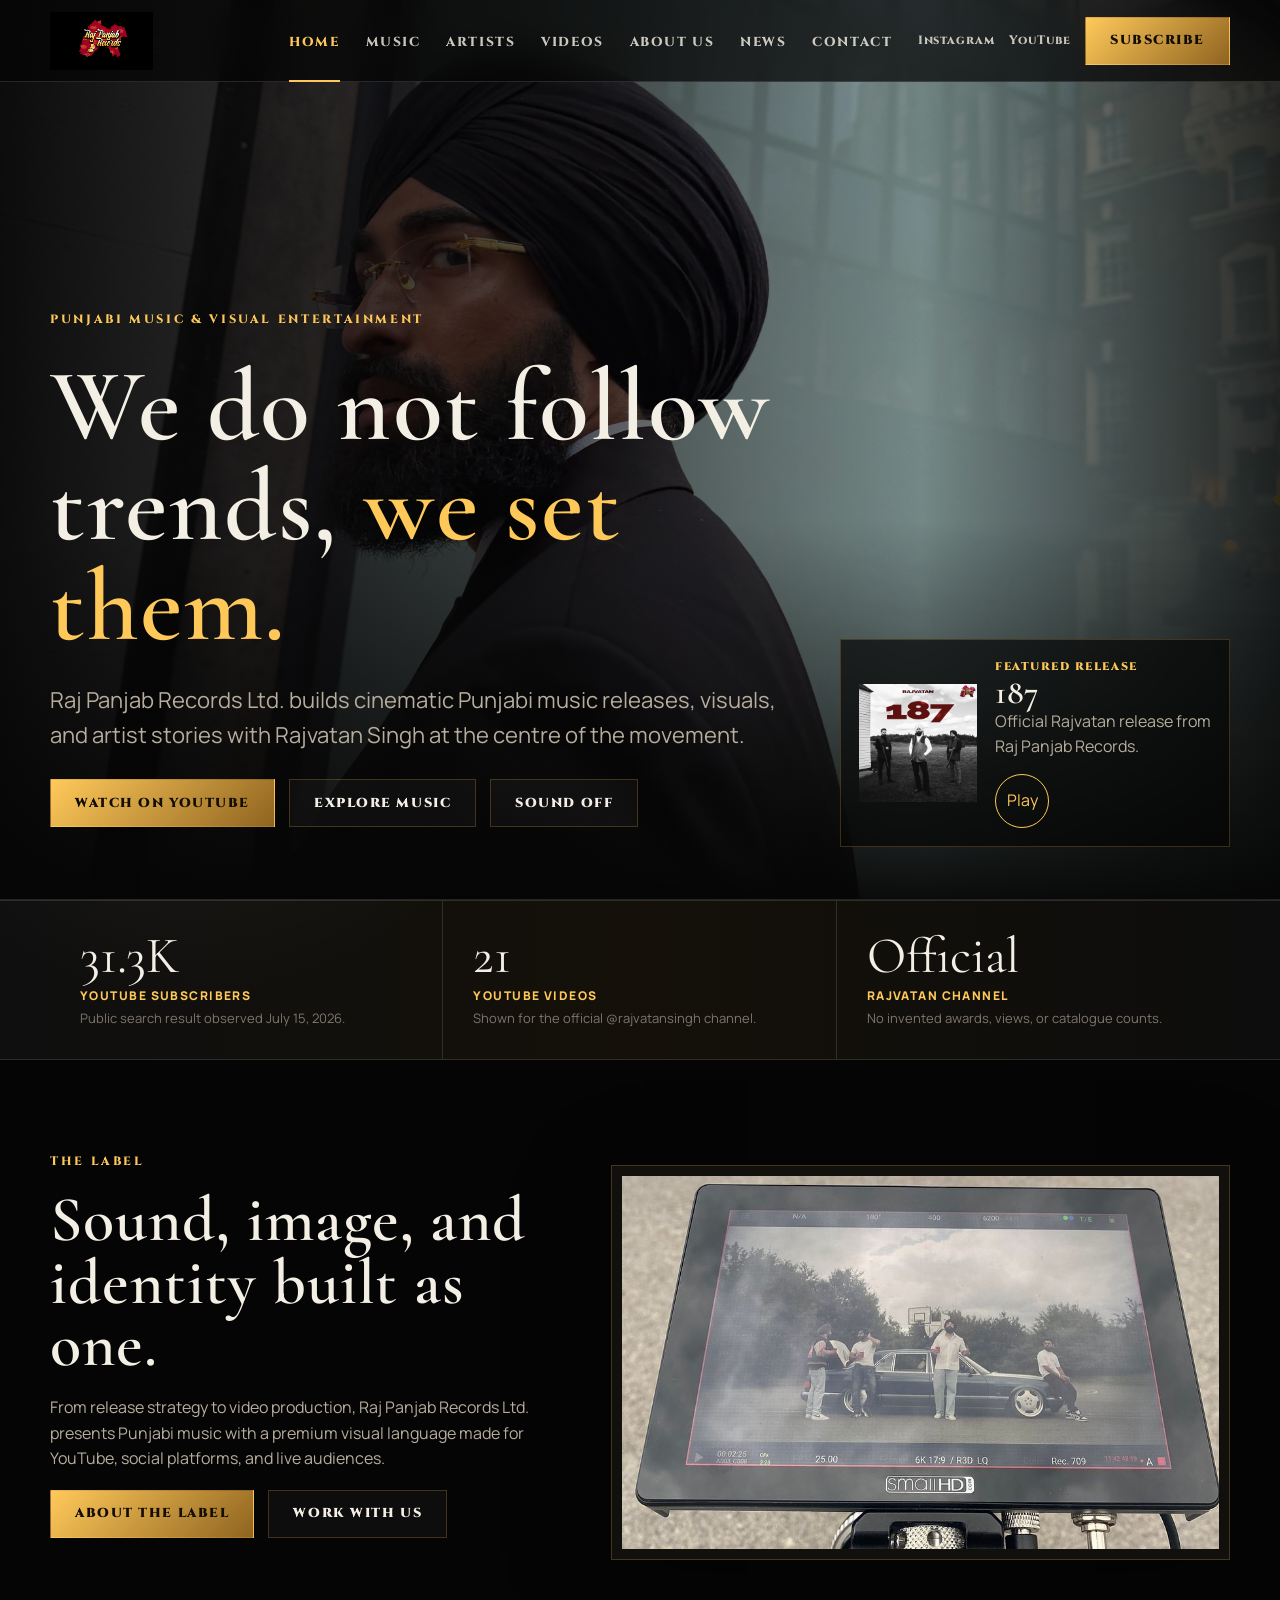
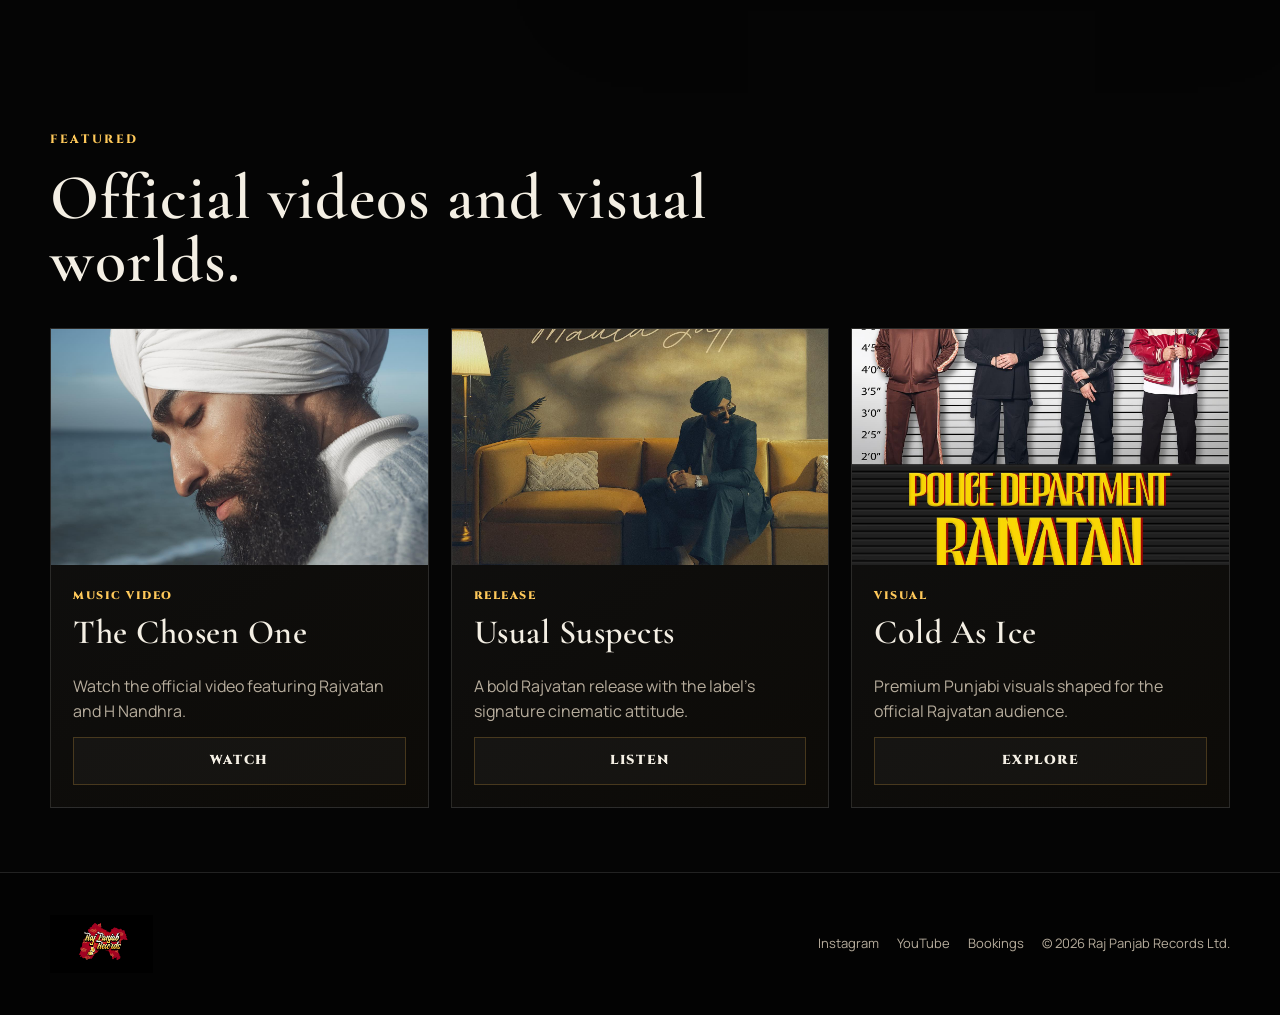
==== index.html @ 456049a9 "Initial static site for Coolify deployment" ====
<!DOCTYPE html>
<html lang="en">
<head>
  <meta charset="UTF-8">
  <meta name="viewport" content="width=device-width, initial-scale=1.0">
  <title>Raj Panjab Records Ltd. | Punjabi Music & Visual Entertainment</title>
  <meta name="description" content="Raj Panjab Records Ltd. is a Punjabi music label and visual entertainment house led by Rajvatan Singh, creating cinematic releases, videos, and artist-led stories.">
  <link rel="canonical" href="https://rajpanjab.com/index.html">
  <meta property="og:title" content="Raj Panjab Records Ltd.">
  <meta property="og:description" content="Punjabi music, cinematic videos, and visual entertainment from Raj Panjab Records Ltd.">
  <meta property="og:type" content="website">
  <meta property="og:image" content="photo/4.jpg">
  <link rel="stylesheet" href="assets/css/site.css">
  <script type="application/ld+json">
  {
    "@context": "https://schema.org",
    "@type": "Organization",
    "name": "Raj Panjab Records Ltd.",
    "url": "https://rajpanjab.com/",
    "sameAs": ["https://www.youtube.com/@rajvatansingh"],
    "founder": {"@type": "Person", "name": "Rajvatan Singh"},
    "description": "Punjabi music label and visual entertainment house."
  }
  </script>
</head>
<body>
  <header class="site-header">
    <nav class="nav wrap" aria-label="Primary navigation">
      <a class="brand" href="index.html" aria-label="Raj Panjab Records home">
        <img class="brand-logo" src="logo.png" alt="Raj Panjab Records Ltd. logo">
      </a>
      <button class="nav-toggle" data-nav-toggle aria-label="Toggle menu" aria-expanded="false"><span></span><span></span><span></span></button>
      <ul class="nav-links">
        <li><a href="index.html">Home</a></li>
        <li><a href="music.html">Music</a></li>
        <li><a href="artists.html">Artists</a></li>
        <li><a href="videos.html">Videos</a></li>
        <li><a href="about.html">About Us</a></li>
        <li><a href="news.html">News</a></li>
        <li><a href="contact.html">Contact</a></li>
      </ul>
      <div class="nav-actions">
        <a class="icon-link" href="https://www.instagram.com/rajvatansingh_?igsh=bGR0M2hydXdnajFq" target="_blank" rel="noopener">Instagram</a>
        <a class="icon-link" href="https://www.youtube.com/@rajvatansingh" target="_blank" rel="noopener">YouTube</a>
        <a class="btn gold" href="https://www.youtube.com/@rajvatansingh?sub_confirmation=1" target="_blank" rel="noopener">Subscribe</a>
      </div>
    </nav>
  </header>

  <main>
    <section class="hero">
      <div class="hero-media">
        <video id="hero-video" src="video/1.mp4" autoplay muted loop playsinline poster="photo/4.jpg"></video>
      </div>
      <div class="wrap hero-grid">
        <div class="hero-copy">
          <div class="kicker">Punjabi Music & Visual Entertainment</div>
          <h1>We do not follow<br>trends, <span class="gold">we set them.</span></h1>
          <p class="lead">Raj Panjab Records Ltd. builds cinematic Punjabi music releases, visuals, and artist stories with Rajvatan Singh at the centre of the movement.</p>
          <div class="hero-actions">
            <a class="btn gold" href="https://www.youtube.com/@rajvatansingh" target="_blank" rel="noopener">Watch on YouTube</a>
            <a class="btn" href="music.html">Explore Music</a>
            <button class="btn" data-video-toggle="#hero-video" type="button">Sound Off</button>
          </div>
        </div>
        <aside class="release-panel" aria-label="Featured release">
          <img src="photo/1.jpg" alt="Rajvatan Singh 187 release artwork">
          <div>
            <div class="tag">Featured Release</div>
            <h3>187</h3>
            <p>Official Rajvatan release from Raj Panjab Records.</p>
            <a class="play" href="music.html" aria-label="Open music page">Play</a>
          </div>
        </aside>
      </div>
    </section>

    <section class="stat-strip" aria-label="Verified public figures">
      <div class="wrap stats">
        <div class="stat"><strong>31.3K</strong><span>YouTube subscribers</span><p class="fine">Public search result observed July 15, 2026.</p></div>
        <div class="stat"><strong>21</strong><span>YouTube videos</span><p class="fine">Shown for the official @rajvatansingh channel.</p></div>
        <div class="stat"><strong>Official</strong><span>Rajvatan channel</span><p class="fine">No invented awards, views, or catalogue counts.</p></div>
      </div>
    </section>

    <section class="section">
      <div class="wrap split">
        <div class="section-head reveal">
          <div class="kicker">The Label</div>
          <h2>Sound, image, and identity built as one.</h2>
          <p>From release strategy to video production, Raj Panjab Records Ltd. presents Punjabi music with a premium visual language made for YouTube, social platforms, and live audiences.</p>
          <div class="section-actions">
            <a class="btn gold" href="about.html">About the Label</a>
            <a class="btn" href="contact.html">Work With Us</a>
          </div>
        </div>
        <div class="media-frame reveal">
          <img src="photo/653934720_18097748486053945_6033242487611533745_n.jpg" alt="Behind the scenes monitor from a Raj Panjab Records video shoot">
        </div>
      </div>
    </section>

    <section class="section tight">
      <div class="wrap">
        <div class="section-head">
          <div class="kicker">Featured</div>
          <h2>Official videos and visual worlds.</h2>
        </div>
        <div class="grid three">
          <article class="release-card reveal">
            <img src="photo/10.jpg" alt="Rajvatan Singh music artwork">
            <div class="release-body"><div class="tag">Music Video</div><h3>The Chosen One</h3><p>Watch the official video featuring Rajvatan and H Nandhra.</p><a class="btn" href="videos.html">Watch</a></div>
          </article>
          <article class="release-card reveal">
            <img src="photo/11.jpg" alt="Raj Panjab Records release artwork">
            <div class="release-body"><div class="tag">Release</div><h3>Usual Suspects</h3><p>A bold Rajvatan release with the label's signature cinematic attitude.</p><a class="btn" href="music.html">Listen</a></div>
          </article>
          <article class="release-card reveal">
            <img src="photo/12.jpg" alt="Rajvatan Singh release visual">
            <div class="release-body"><div class="tag">Visual</div><h3>Cold As Ice</h3><p>Premium Punjabi visuals shaped for the official Rajvatan audience.</p><a class="btn" href="music.html">Explore</a></div>
          </article>
        </div>
      </div>
    </section>
  </main>

  <footer class="footer">
    <div class="wrap footer-grid">
      <div><a class="brand" href="index.html"><img class="brand-logo" src="logo.png" alt="Raj Panjab Records Ltd. logo"></a></div>
      <div class="footer-links">
        <a href="https://www.instagram.com/rajvatansingh_?igsh=bGR0M2hydXdnajFq" target="_blank" rel="noopener">Instagram</a>
        <a href="https://www.youtube.com/@rajvatansingh" target="_blank" rel="noopener">YouTube</a>
        <a href="contact.html">Bookings</a>
        <span>&copy; <span data-current-year></span> Raj Panjab Records Ltd.</span>
      </div>
    </div>
  </footer>
  <script src="assets/js/site.js"></script>
</body>
</html>
---- assets/css/site.css ----
@import url("https://fonts.googleapis.com/css2?family=Cinzel:wght@500;600;700;800&family=Cormorant+Garamond:ital,wght@0,500;0,600;0,700;1,600;1,700&family=Manrope:wght@400;500;600;700;800&display=swap");

:root {
  --font-display: "Cormorant Garamond", Georgia, serif;
  --font-accent: "Cinzel", "Times New Roman", serif;
  --font-body: "Manrope", "Segoe UI", Arial, sans-serif;
  --bg: #050505;
  --bg-soft: #0b0a08;
  --panel: #12100d;
  --panel-2: #19150f;
  --gold: #d9a441;
  --gold-bright: #ffc95a;
  --gold-deep: #8f6420;
  --text: #f4efe4;
  --muted: #b7ad9d;
  --dim: #7e766b;
  --line: rgba(217, 164, 65, .25);
  --white-line: rgba(255, 255, 255, .12);
  --max: 1180px;
  --header: 82px;
}

* { box-sizing: border-box; }
html { scroll-behavior: smooth; }
body {
  margin: 0;
  background:
    radial-gradient(circle at 78% 10%, rgba(217,164,65,.13), transparent 32rem),
    radial-gradient(circle at 15% 25%, rgba(255,255,255,.06), transparent 22rem),
    var(--bg);
  color: var(--text);
  font-family: var(--font-body);
  line-height: 1.6;
  overflow-x: hidden;
}

body.nav-open { overflow: hidden; }
a { color: inherit; text-decoration: none; }
img, video { display: block; max-width: 100%; }
button, input, textarea { font: inherit; }

.wrap { width: min(var(--max), calc(100% - 44px)); margin: 0 auto; }
.section { padding: 92px 0; position: relative; }
.section.tight { padding: 64px 0; }
.kicker {
  font-family: var(--font-accent);
  color: var(--gold-bright);
  font-size: 12px;
  font-weight: 800;
  letter-spacing: .22em;
  text-transform: uppercase;
}
h1, h2, h3 {
  margin: 0;
  font-family: var(--font-display);
  font-weight: 600;
  line-height: .98;
  letter-spacing: .015em;
}
h1 { font-size: clamp(54px, 8vw, 116px); max-width: 920px; }
h2 { font-size: clamp(36px, 5vw, 70px); }
h3 { font-size: clamp(24px, 3vw, 34px); }
p { color: var(--muted); margin: 0; }
.gold { color: var(--gold-bright); }
.lead { font-size: clamp(17px, 2vw, 22px); max-width: 760px; }
.fine { color: var(--dim); font-size: 13px; }

.site-header {
  height: var(--header);
  position: fixed;
  inset: 0 0 auto 0;
  z-index: 50;
  border-bottom: 1px solid var(--white-line);
  background: rgba(5, 5, 5, .72);
  backdrop-filter: blur(18px);
}
.nav {
  height: 100%;
  display: flex;
  align-items: center;
  justify-content: space-between;
  gap: 24px;
}
.brand {
  display: flex;
  align-items: center;
  min-width: 210px;
}
.brand-logo {
  width: 214px;
  height: 58px;
  object-fit: contain;
  object-position: left center;
}
.nav-links {
  display: flex;
  align-items: center;
  gap: 26px;
  list-style: none;
  margin: 0;
  padding: 0;
}
.nav-links a {
  font-family: var(--font-accent);
  color: rgba(244,239,228,.82);
  font-size: 13px;
  font-weight: 800;
  letter-spacing: .12em;
  text-transform: uppercase;
  padding: 31px 0 29px;
  border-bottom: 2px solid transparent;
}
.nav-links a:hover,
.nav-links a.active {
  color: var(--gold-bright);
  border-bottom-color: var(--gold-bright);
}
.nav-actions {
  display: flex;
  align-items: center;
  gap: 14px;
}
.icon-link {
  font-family: var(--font-accent);
  color: rgba(244,239,228,.8);
  font-weight: 800;
  font-size: 12px;
  letter-spacing: .08em;
}
.nav-toggle {
  display: none;
  width: 44px;
  height: 44px;
  border: 1px solid var(--line);
  background: transparent;
  color: var(--text);
  cursor: pointer;
}
.nav-toggle span {
  display: block;
  width: 18px;
  height: 2px;
  background: currentColor;
  margin: 4px auto;
}

.btn {
  font-family: var(--font-accent);
  display: inline-flex;
  align-items: center;
  justify-content: center;
  gap: 10px;
  min-height: 48px;
  padding: 0 24px;
  border: 1px solid var(--line);
  background: rgba(255,255,255,.03);
  color: var(--text);
  font-size: 13px;
  font-weight: 900;
  letter-spacing: .12em;
  text-transform: uppercase;
  transition: .25s ease;
}
.btn:hover { transform: translateY(-2px); border-color: var(--gold-bright); }
.btn.gold {
  background: linear-gradient(135deg, var(--gold-bright), var(--gold-deep));
  color: #130d04;
  border-color: transparent;
}
.btn.block { width: 100%; }

.hero {
  min-height: 100vh;
  padding: calc(var(--header) + 72px) 0 52px;
  position: relative;
  display: grid;
  align-items: end;
  overflow: hidden;
  border-bottom: 1px solid var(--white-line);
}
.hero-media {
  position: absolute;
  inset: 0;
  z-index: -2;
}
.hero-media img,
.hero-media video {
  width: 100%;
  height: 100%;
  object-fit: cover;
}
.hero::before {
  content: "";
  position: absolute;
  inset: 0;
  z-index: -1;
  background:
    linear-gradient(90deg, rgba(5,5,5,.96), rgba(5,5,5,.65) 42%, rgba(5,5,5,.2) 72%, rgba(5,5,5,.82)),
    linear-gradient(0deg, rgba(5,5,5,.95), transparent 42%);
}
.hero-grid {
  display: grid;
  grid-template-columns: minmax(0, 1fr) 390px;
  gap: 48px;
  align-items: end;
}
.hero-copy {
  display: grid;
  gap: 26px;
  padding-bottom: 20px;
}
.hero-actions,
.section-actions {
  display: flex;
  flex-wrap: wrap;
  gap: 14px;
}
.release-panel {
  border: 1px solid var(--line);
  background: rgba(5,5,5,.68);
  backdrop-filter: blur(16px);
  padding: 18px;
  display: grid;
  grid-template-columns: 118px 1fr;
  gap: 18px;
  align-items: center;
}
.release-panel img { aspect-ratio: 1; object-fit: cover; }
.release-panel .play {
  width: 54px;
  height: 54px;
  border-radius: 50%;
  border: 1px solid var(--gold-bright);
  color: var(--gold-bright);
  display: grid;
  place-items: center;
  margin-top: 14px;
}

.stat-strip {
  border-top: 1px solid var(--white-line);
  border-bottom: 1px solid var(--white-line);
  background: linear-gradient(90deg, rgba(255,255,255,.04), rgba(217,164,65,.07), rgba(255,255,255,.03));
}
.stats {
  display: grid;
  grid-template-columns: repeat(3, 1fr);
}
.stat {
  padding: 30px;
  border-right: 1px solid var(--white-line);
}
.stat:last-child { border-right: 0; }
.stat strong {
  display: block;
  color: var(--text);
  font-family: var(--font-display);
  font-size: clamp(34px, 4vw, 54px);
  font-weight: 400;
  line-height: 1;
}
.stat span {
  color: var(--gold-bright);
  font-size: 12px;
  font-weight: 900;
  letter-spacing: .12em;
  text-transform: uppercase;
}

.section-head {
  display: grid;
  gap: 18px;
  margin-bottom: 36px;
  max-width: 760px;
}
.section-head.center {
  text-align: center;
  margin-left: auto;
  margin-right: auto;
}
.split {
  display: grid;
  grid-template-columns: minmax(0, .9fr) minmax(0, 1.1fr);
  gap: 54px;
  align-items: center;
}
.media-frame {
  border: 1px solid var(--line);
  background: var(--panel);
  padding: 10px;
  box-shadow: 0 24px 90px rgba(0,0,0,.35);
}
.media-frame img,
.media-frame video { width: 100%; aspect-ratio: 16 / 10; object-fit: cover; }

.grid {
  display: grid;
  gap: 22px;
}
.grid.three { grid-template-columns: repeat(3, 1fr); }
.grid.four { grid-template-columns: repeat(4, 1fr); }
.card,
.release-card,
.article-card {
  border: 1px solid var(--white-line);
  background: linear-gradient(145deg, rgba(255,255,255,.045), rgba(217,164,65,.035));
  overflow: hidden;
}
.card { padding: 28px; }
.card h3, .release-card h3, .article-card h3 { margin-bottom: 12px; }
.release-card img,
.article-card img { width: 100%; aspect-ratio: 16 / 10; object-fit: cover; }
.release-body,
.article-body { padding: 22px; display: grid; gap: 12px; }
.tag {
  font-family: var(--font-accent);
  color: var(--gold-bright);
  font-size: 11px;
  font-weight: 900;
  letter-spacing: .14em;
  text-transform: uppercase;
}

.page-hero {
  padding: calc(var(--header) + 88px) 0 74px;
  min-height: 520px;
  display: grid;
  align-items: end;
  position: relative;
  overflow: hidden;
  border-bottom: 1px solid var(--white-line);
}
.page-hero::before {
  content: "";
  position: absolute;
  inset: 0;
  background:
    linear-gradient(90deg, rgba(5,5,5,.94), rgba(5,5,5,.62), rgba(5,5,5,.9)),
    var(--hero-image, none);
  background-size: cover;
  background-position: center;
  z-index: -1;
}
.page-hero .wrap { display: grid; gap: 22px; }

.gallery {
  columns: 3 260px;
  column-gap: 18px;
}
.gallery img {
  width: 100%;
  margin: 0 0 18px;
  break-inside: avoid;
  border: 1px solid var(--white-line);
}
.embed {
  position: relative;
  width: 100%;
  aspect-ratio: 16 / 9;
  border: 1px solid var(--line);
  background: #000;
  overflow: hidden;
}
.embed iframe {
  position: absolute;
  inset: 0;
  width: 100%;
  height: 100%;
  border: 0;
}

.form {
  display: grid;
  gap: 16px;
}
.form-grid {
  display: grid;
  grid-template-columns: 1fr 1fr;
  gap: 16px;
}
label { display: grid; gap: 8px; color: var(--gold-bright); font-size: 12px; font-weight: 900; letter-spacing: .1em; text-transform: uppercase; }
input, textarea {
  width: 100%;
  border: 1px solid var(--white-line);
  background: rgba(255,255,255,.04);
  color: var(--text);
  padding: 15px 16px;
  outline: none;
}
textarea { min-height: 150px; resize: vertical; }
input:focus, textarea:focus { border-color: var(--gold-bright); }

.footer {
  border-top: 1px solid var(--white-line);
  padding: 42px 0;
  background: #030303;
}
.footer-grid {
  display: grid;
  grid-template-columns: 1fr auto;
  gap: 24px;
  align-items: center;
}
.footer-links { display: flex; flex-wrap: wrap; gap: 18px; color: var(--muted); font-size: 13px; }

.reveal { opacity: 0; transform: translateY(22px); transition: .7s ease; }
.reveal.in { opacity: 1; transform: none; }

@media (max-width: 1050px) {
  .nav-toggle { display: block; }
  .nav-links {
    position: fixed;
    inset: var(--header) 0 auto 0;
    height: calc(100vh - var(--header));
    background: rgba(5,5,5,.96);
    backdrop-filter: blur(20px);
    display: none;
    flex-direction: column;
    align-items: stretch;
    padding: 28px;
    gap: 0;
  }
  body.nav-open .nav-links { display: flex; }
  .nav-links a { display: block; padding: 18px 0; }
  .nav-actions .icon-link { display: none; }
  .hero-grid, .split { grid-template-columns: 1fr; }
  .release-panel { max-width: 430px; }
  .grid.four { grid-template-columns: repeat(2, 1fr); }
}

@media (max-width: 720px) {
  :root { --header: 72px; }
  .wrap { width: min(100% - 28px, var(--max)); }
  .brand { min-width: auto; }
  .brand-logo { width: 178px; height: 50px; }
  .nav-actions .btn { display: none; }
  .hero { min-height: 760px; }
  .hero-copy {
    min-width: 0;
    width: min(340px, 100%);
    max-width: calc(100vw - 28px);
  }
  .release-panel {
    min-width: 0;
    width: min(340px, 100%);
    max-width: calc(100vw - 28px);
  }
  .hero-copy p,
  .release-panel p,
  h1 { overflow-wrap: anywhere; }
  h1 { font-size: clamp(38px, 10.2vw, 42px); }
  .hero-grid { gap: 28px; }
  .release-panel {
    width: 100%;
    grid-template-columns: 88px minmax(0, 1fr);
  }
  .btn { padding: 0 18px; }
  .stats, .grid.three, .grid.four, .form-grid { grid-template-columns: 1fr; }
  .stat { border-right: 0; border-bottom: 1px solid var(--white-line); padding: 24px 0; }
  .stat:last-child { border-bottom: 0; }
  .section { padding: 64px 0; }
  .footer-grid { grid-template-columns: 1fr; }
}

@media (prefers-reduced-motion: reduce) {
  html { scroll-behavior: auto; }
  *, *::before, *::after { animation-duration: .01ms !important; transition-duration: .01ms !important; }
}
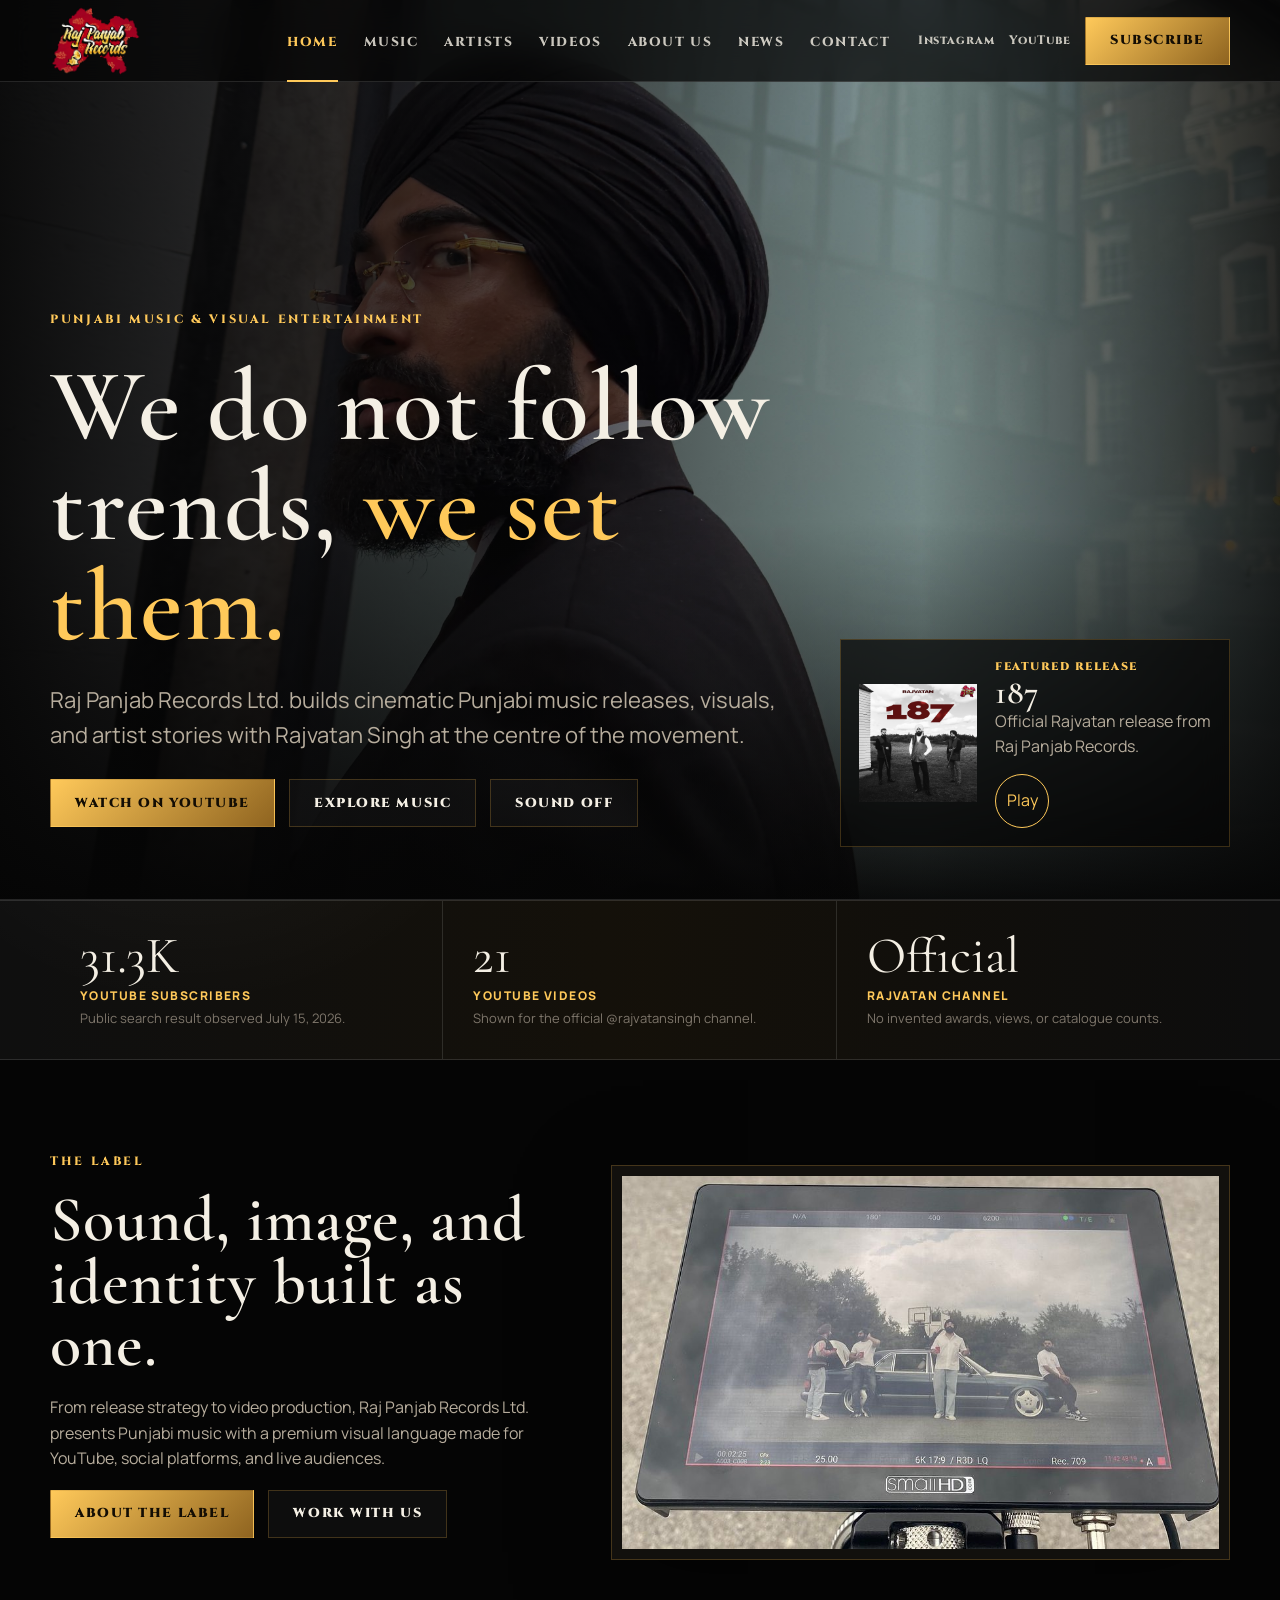
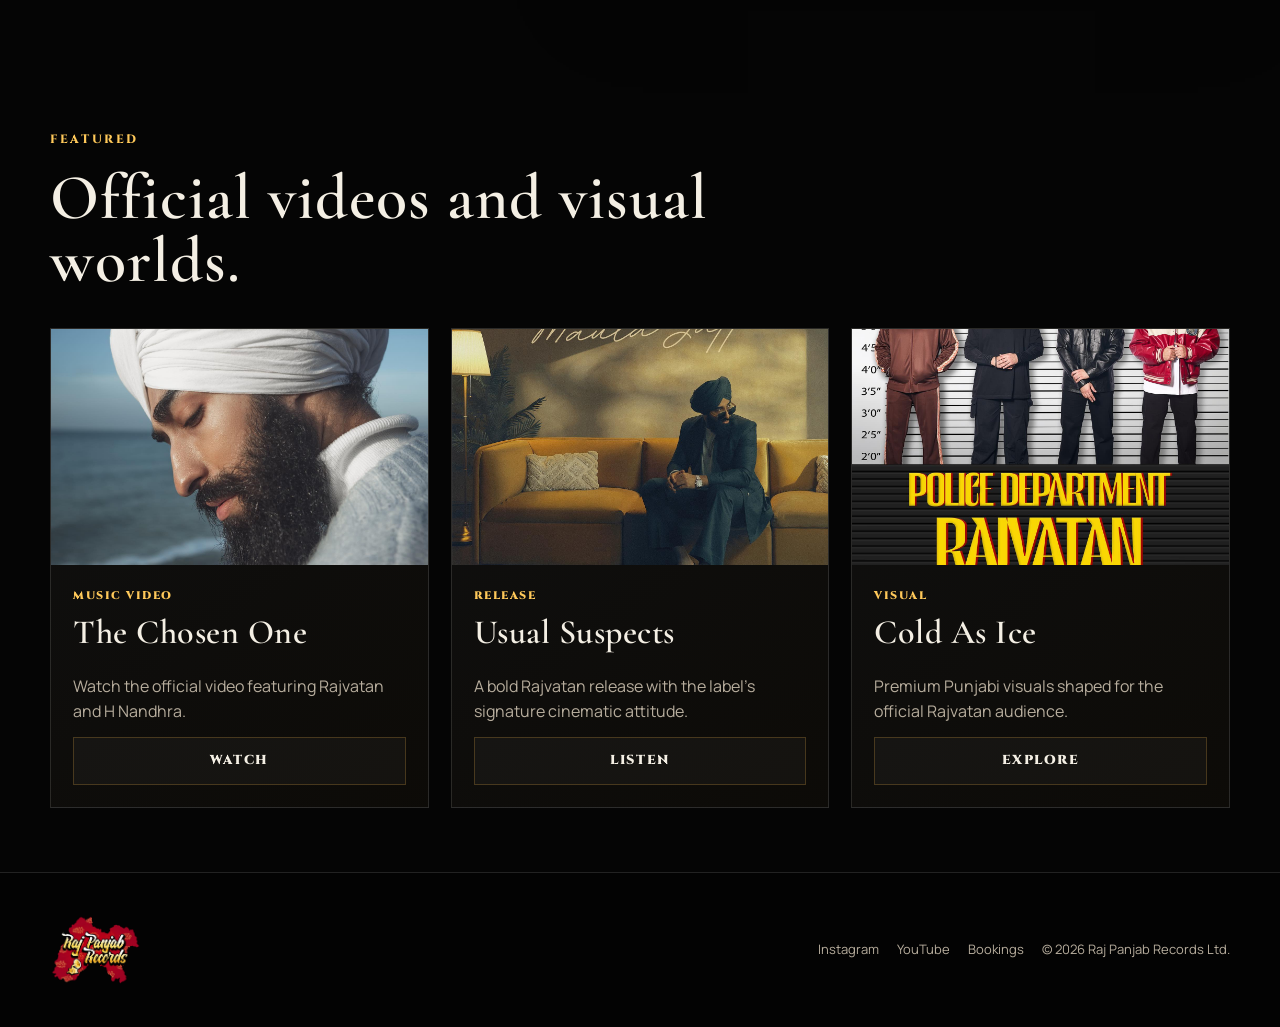
==== commit e0f38f06: "Use transparent logo asset" ====
--- a/index.html
+++ b/index.html
@@ -27,7 +27,7 @@
   <header class="site-header">
     <nav class="nav wrap" aria-label="Primary navigation">
       <a class="brand" href="index.html" aria-label="Raj Panjab Records home">
-        <img class="brand-logo" src="logo.png" alt="Raj Panjab Records Ltd. logo">
+        <img class="brand-logo" src="assets/logo-transparent.png" alt="Raj Panjab Records Ltd. logo">
       </a>
       <button class="nav-toggle" data-nav-toggle aria-label="Toggle menu" aria-expanded="false"><span></span><span></span><span></span></button>
       <ul class="nav-links">
@@ -126,7 +126,7 @@
 
   <footer class="footer">
     <div class="wrap footer-grid">
-      <div><a class="brand" href="index.html"><img class="brand-logo" src="logo.png" alt="Raj Panjab Records Ltd. logo"></a></div>
+      <div><a class="brand" href="index.html"><img class="brand-logo" src="assets/logo-transparent.png" alt="Raj Panjab Records Ltd. logo"></a></div>
       <div class="footer-links">
         <a href="https://www.instagram.com/rajvatansingh_?igsh=bGR0M2hydXdnajFq" target="_blank" rel="noopener">Instagram</a>
         <a href="https://www.youtube.com/@rajvatansingh" target="_blank" rel="noopener">YouTube</a>
--- a/assets/css/site.css
+++ b/assets/css/site.css
@@ -87,8 +87,8 @@
   min-width: 210px;
 }
 .brand-logo {
-  width: 214px;
-  height: 58px;
+  width: 132px;
+  height: 70px;
   object-fit: contain;
   object-position: left center;
 }
@@ -432,7 +432,7 @@
   :root { --header: 72px; }
   .wrap { width: min(100% - 28px, var(--max)); }
   .brand { min-width: auto; }
-  .brand-logo { width: 178px; height: 50px; }
+  .brand-logo { width: 96px; height: 56px; }
   .nav-actions .btn { display: none; }
   .hero { min-height: 760px; }
   .hero-copy {
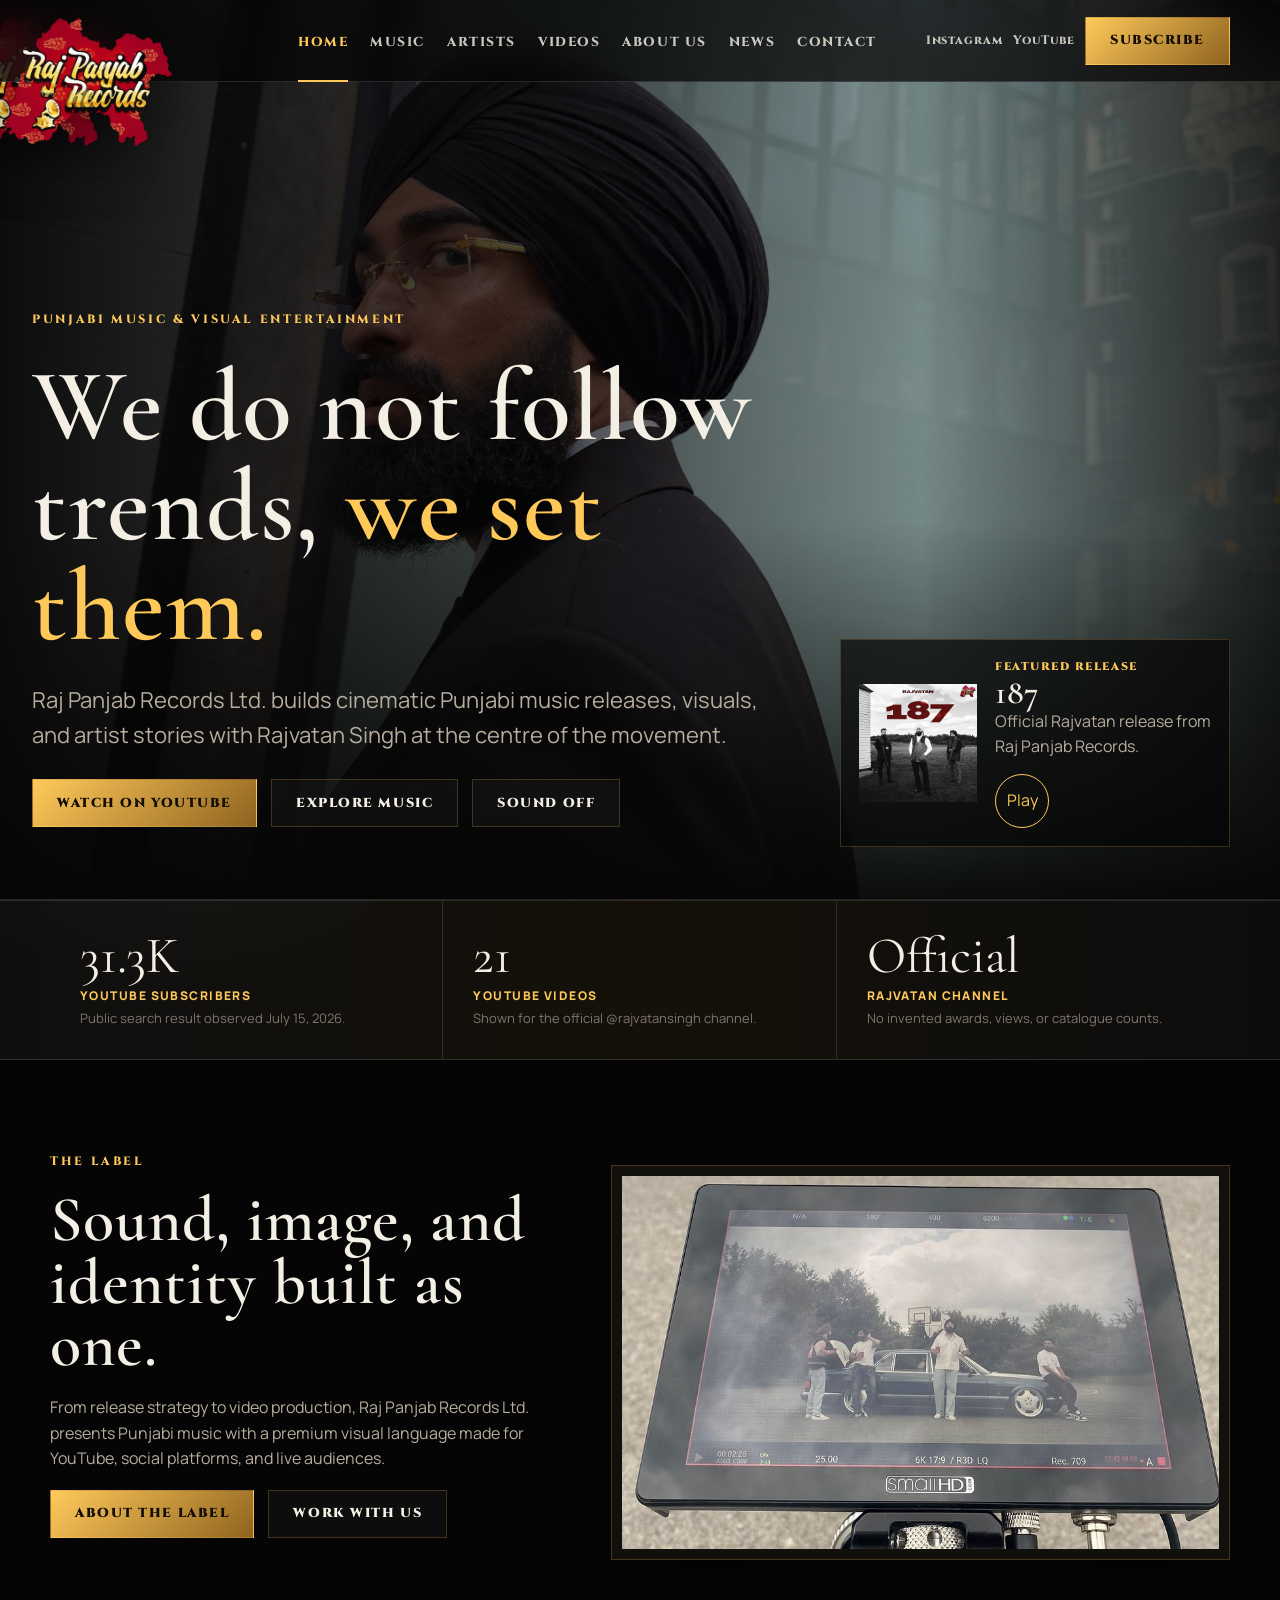
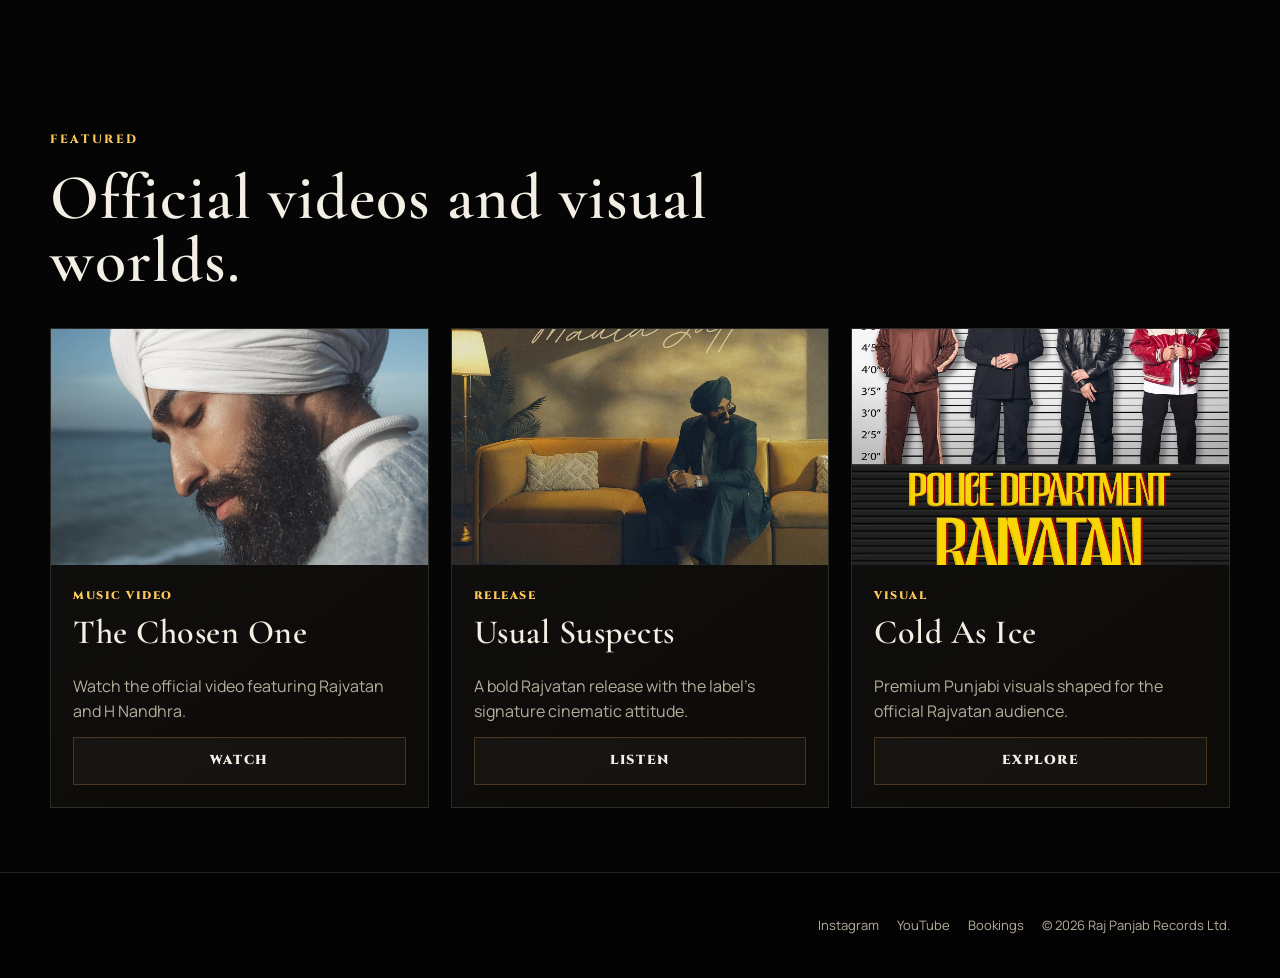
==== commit bb7ed312: "Add logo favicon" ====
--- a/index.html
+++ b/index.html
@@ -10,6 +10,8 @@
   <meta property="og:description" content="Punjabi music, cinematic videos, and visual entertainment from Raj Panjab Records Ltd.">
   <meta property="og:type" content="website">
   <meta property="og:image" content="photo/4.jpg">
+  <link rel="icon" type="image/png" href="assets/logo-transparent.png">
+  <link rel="apple-touch-icon" href="assets/logo-transparent.png">
   <link rel="stylesheet" href="assets/css/site.css">
   <script type="application/ld+json">
   {
--- a/assets/css/site.css
+++ b/assets/css/site.css
@@ -79,23 +79,36 @@
   display: flex;
   align-items: center;
   justify-content: space-between;
-  gap: 24px;
+  gap: 18px;
+  padding-left: 248px;
+  position: relative;
 }
 .brand {
   display: flex;
   align-items: center;
   min-width: 210px;
+  position: absolute;
+  left: 0;
+  top: 0;
+  z-index: 3;
 }
 .brand-logo {
-  width: 132px;
-  height: 70px;
+  width: 188px;
+  height: 136px;
   object-fit: contain;
   object-position: left center;
-}
+  transform: translateY(14px);
+  filter: drop-shadow(0 18px 28px rgba(0,0,0,.62));
+}
+
+@media (min-width: 1181px) {
+  .brand { left: calc((var(--max) - 100vw) / 2); }
+}
+
 .nav-links {
   display: flex;
   align-items: center;
-  gap: 26px;
+  gap: 22px;
   list-style: none;
   margin: 0;
   padding: 0;
@@ -107,6 +120,7 @@
   font-weight: 800;
   letter-spacing: .12em;
   text-transform: uppercase;
+  white-space: nowrap;
   padding: 31px 0 29px;
   border-bottom: 2px solid transparent;
 }
@@ -118,7 +132,7 @@
 .nav-actions {
   display: flex;
   align-items: center;
-  gap: 14px;
+  gap: 10px;
 }
 .icon-link {
   font-family: var(--font-accent);
@@ -126,6 +140,7 @@
   font-weight: 800;
   font-size: 12px;
   letter-spacing: .08em;
+  white-space: nowrap;
 }
 .nav-toggle {
   display: none;
@@ -208,6 +223,7 @@
   display: grid;
   gap: 26px;
   padding-bottom: 20px;
+  margin-left: clamp(-18px, -1.5vw, -8px);
 }
 .hero-actions,
 .section-actions {
@@ -225,6 +241,7 @@
   gap: 18px;
   align-items: center;
 }
+.release-panel > div { min-width: 0; }
 .release-panel img { aspect-ratio: 1; object-fit: cover; }
 .release-panel .play {
   width: 54px;
@@ -407,7 +424,22 @@
 .reveal.in { opacity: 1; transform: none; }
 
 @media (max-width: 1050px) {
-  .nav-toggle { display: block; }
+  .nav-toggle {
+    display: block !important;
+    position: relative;
+    z-index: 4;
+    flex: 0 0 auto;
+    margin-left: auto;
+  }
+  .nav {
+    justify-content: space-between;
+    padding-left: 0;
+  }
+  .brand {
+    position: relative;
+    left: auto;
+    top: auto;
+  }
   .nav-links {
     position: fixed;
     inset: var(--header) 0 auto 0;
@@ -422,7 +454,7 @@
   }
   body.nav-open .nav-links { display: flex; }
   .nav-links a { display: block; padding: 18px 0; }
-  .nav-actions .icon-link { display: none; }
+  .nav-actions { display: none; }
   .hero-grid, .split { grid-template-columns: 1fr; }
   .release-panel { max-width: 430px; }
   .grid.four { grid-template-columns: repeat(2, 1fr); }
@@ -431,19 +463,27 @@
 @media (max-width: 720px) {
   :root { --header: 72px; }
   .wrap { width: min(100% - 28px, var(--max)); }
-  .brand { min-width: auto; }
-  .brand-logo { width: 96px; height: 56px; }
+  .brand {
+    min-width: auto;
+  }
+  .brand-logo {
+    width: 128px;
+    height: 98px;
+    transform: translateY(6px);
+  }
   .nav-actions .btn { display: none; }
   .hero { min-height: 760px; }
   .hero-copy {
     min-width: 0;
     width: min(340px, 100%);
     max-width: calc(100vw - 28px);
+    margin-left: 0;
   }
   .release-panel {
     min-width: 0;
-    width: min(340px, 100%);
-    max-width: calc(100vw - 28px);
+    justify-self: start;
+    width: 100%;
+    max-width: min(100%, 360px);
   }
   .hero-copy p,
   .release-panel p,
@@ -451,8 +491,9 @@
   h1 { font-size: clamp(38px, 10.2vw, 42px); }
   .hero-grid { gap: 28px; }
   .release-panel {
-    width: 100%;
-    grid-template-columns: 88px minmax(0, 1fr);
+    grid-template-columns: 74px minmax(0, 1fr);
+    gap: 14px;
+    padding: 14px;
   }
   .btn { padding: 0 18px; }
   .stats, .grid.three, .grid.four, .form-grid { grid-template-columns: 1fr; }
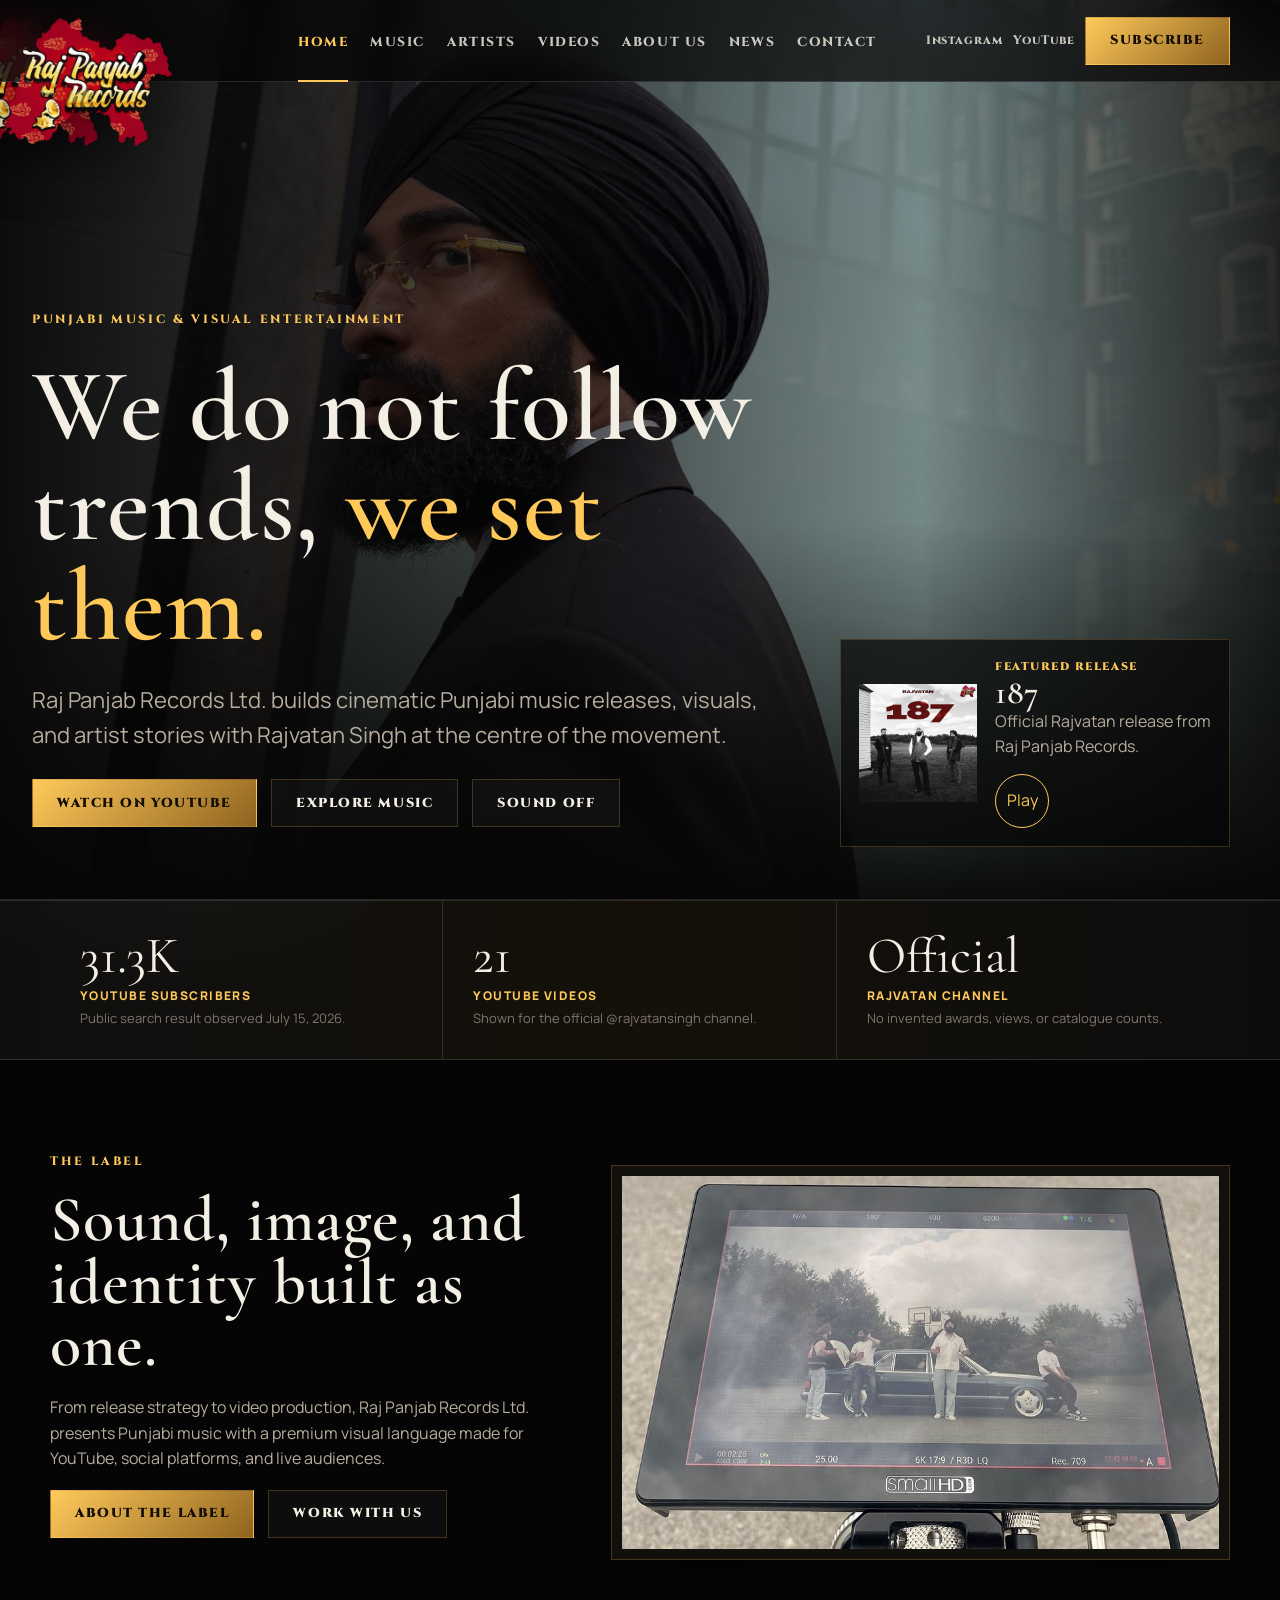
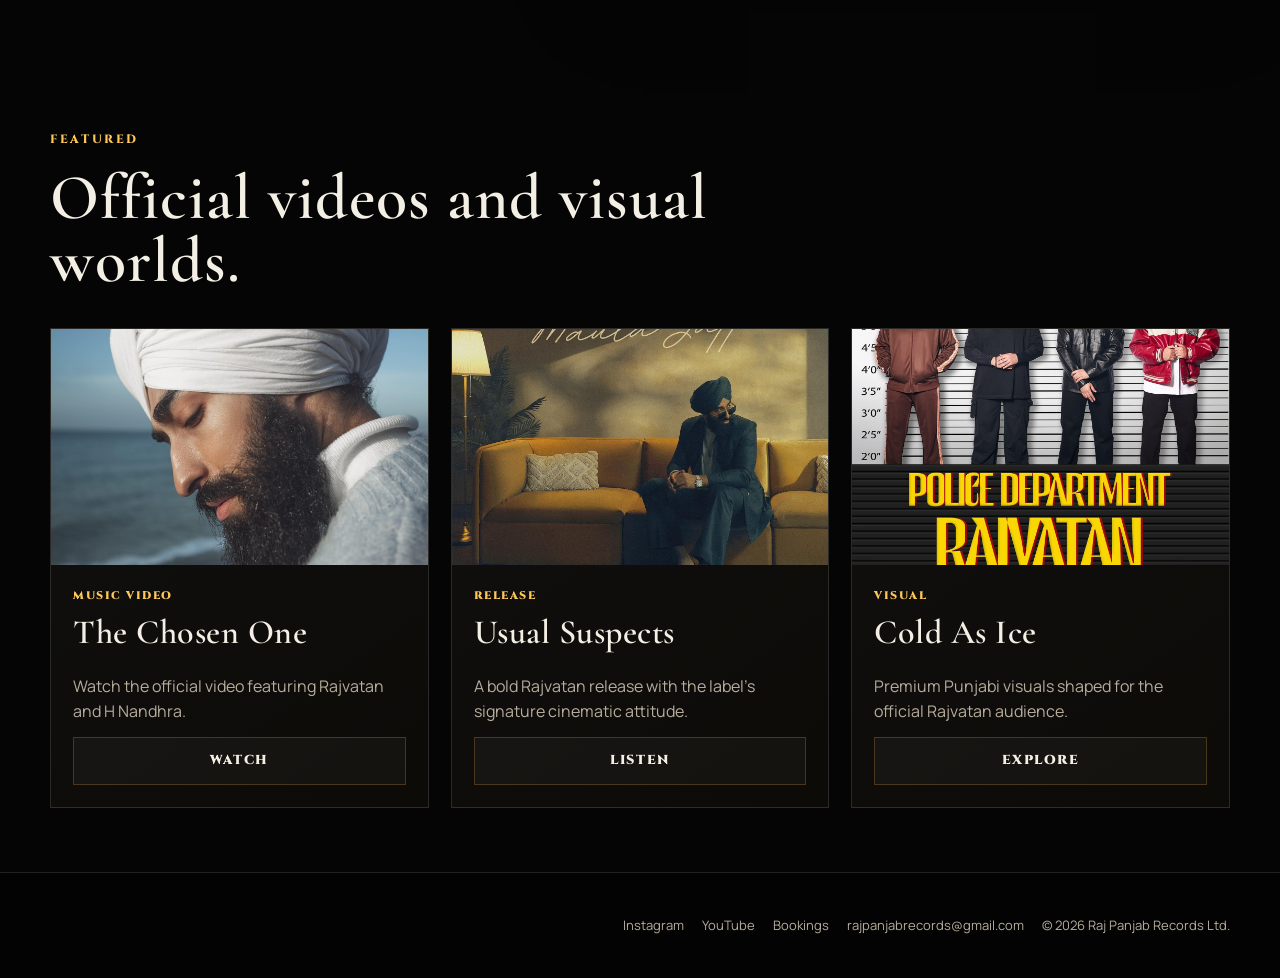
==== commit 7e54d8d5: "Add footer email" ====
--- a/index.html
+++ b/index.html
@@ -133,6 +133,7 @@
         <a href="https://www.instagram.com/rajvatansingh_?igsh=bGR0M2hydXdnajFq" target="_blank" rel="noopener">Instagram</a>
         <a href="https://www.youtube.com/@rajvatansingh" target="_blank" rel="noopener">YouTube</a>
         <a href="contact.html">Bookings</a>
+        <a href="mailto:rajpanjabrecords@gmail.com">rajpanjabrecords@gmail.com</a>
         <span>&copy; <span data-current-year></span> Raj Panjab Records Ltd.</span>
       </div>
     </div>
